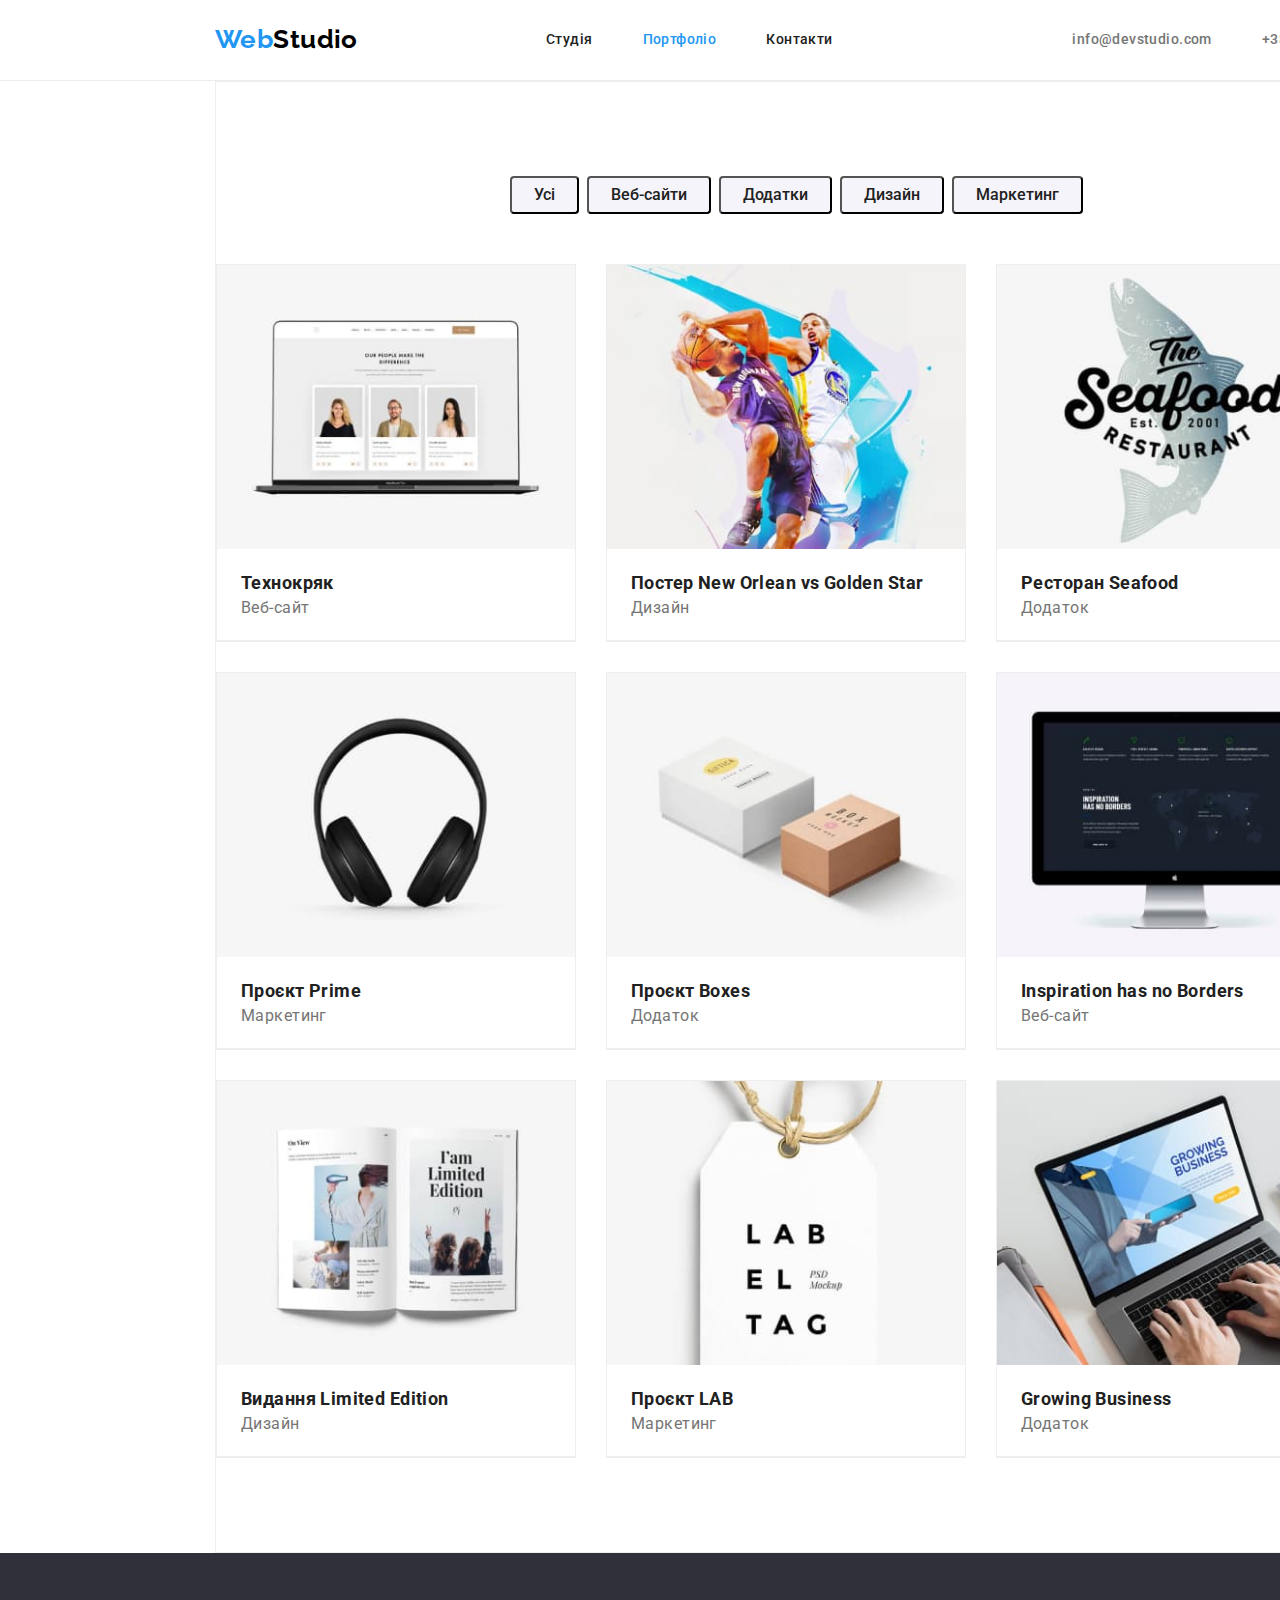
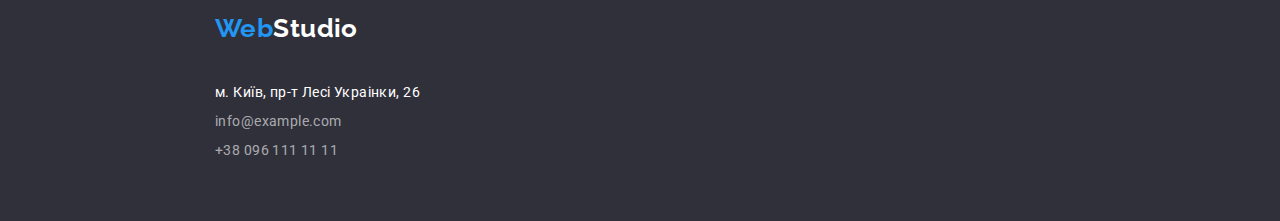
==== portfolio.html @ f2a90646 "додав позіціонування" ====
<!DOCTYPE html>
<html lang="uk">
<head>
    <meta charset="UTF-8">
    <meta http-equiv="X-UA-Compatible" content="IE=edge">
    <meta name="viewport" content="width=device-width, initial-scale=1.0">
    <link rel="preconnect" href="https://fonts.googleapis.com">
    <link rel="preconnect" href="https://fonts.gstatic.com" crossorigin>
    <link href="https://fonts.googleapis.com/css2?family=Raleway:wght@700&family=Roboto:wght@400;500;700;900&display=swap" rel="stylesheet">
    <title>Портфоліо</title>
    <link rel="stylesheet" href="./css/modern-normalize.css">
    <link rel="stylesheet" href="./css/styles.css">
</head>
<body class="page-body">
     <header class="container-header"> 
         <div class="container-header-one">
             <nav class="nav">
                 <a href="./index.html" class="logo"><span class="blue-logo"> Web</span>Studio </a>
                 <ul class="nav-list">  
                     <li class="nav-item"><a href="./index.html" class="link">Студія</a></li>
                     <li class="item"><a href="./portfolio.html" class="link current"><span class="blue-logo">Портфоліо</span></a></li>
                     <li class="item"><a href="./index.html" class="link"> Контакти</a></li>
                 </ul>
             </nav>
             <ul class="info-list">
             <li class="item-one"><a href="mailto:info@devstudio.com" class="link-info">info@devstudio.com</a></li>
             <li class="item-one-info"><a href="tel:+380961111111" class="link-info">+38 096 111 11 11</a></li>
             </ul>
         </div>    
     </header>
     <main>
         <section>
             <div class="portfolio-container">
                 <h1 hidden class="visually-hidden">Портфоліо</h1>
                 <ul class="nav-list-btn"> 
                     <li><button type="button" class="buttons">Усі</button></li>
                     <li><button type="button" class="buttons">Веб-сайти</button></li>
                     <li><button type="button" class="buttons">Додатки</button></li>
                     <li><button type="button" class="buttons">Дизайн</button></li>
                     <li><button type="button" class="buttons">Маркетинг</button></li>
                 </ul>
                 <ul class="portfolio-cards">
                     <li class="portfolio-card">
                         <a href="#" class="link-portfolio">
                             <img src="./images/photoportfol1.jpg" alt="фото технокряку" width="370"/>
                             <div class="portfolio-card-wrapper">
                                 <h2 class="portfolio-basic-anchors"> Технокряк </h2>
                                     <p class="portfolio-word-meaning"> Веб-сайт </p>
                             </div>
                         </a>        
                     </li>
                     <li class="portfolio-card">
                          <a href="#" class="link-portfolio">
                             <img src="./images/photoportfol2.jpg"  alt="фото постеру баскетболу" width="370"/>
                             <div class="portfolio-card-wrapper">
                                 <h2 class="portfolio-basic-anchors"> Постер New Orlean vs Golden Star </h2>
                                     <p class="portfolio-word-meaning"> Дизайн </p>
                             </div>         
                         </a>       
                     </li>
                     <li class="portfolio-card">
                         <a href="#" class="link-portfolio">
                             <img src="./images/photoportfol3.jpg"  alt="фото ресторану морскої їжи" width="370"/>
                             <div class="portfolio-card-wrapper">
                                 <h2 class="portfolio-basic-anchors"> Ресторан Seafood </h2>
                                     <p class="portfolio-word-meaning"> Додаток </p>
                             </div>
                         </a>
                     </li>
                     <li class="portfolio-card">
                         <a href="#" class="link-portfolio">
                             <img src="./images/photoportfol4.jpg"  alt="фото навушників" width="370"/>
                             <div class="portfolio-card-wrapper">
                                 <h2 class="portfolio-basic-anchors"> Проєкт Prime </h2>
                                     <p class="portfolio-word-meaning"> Маркетинг </p>
                             </div>
                         </a>
                     </li>
                     <li class="portfolio-card">
                         <a href="#" class="link-portfolio">
                             <img src="./images/photoportfol5.jpg"  alt="фото двох коробок" width="370"/>
                             <div class="portfolio-card-wrapper">
                                 <h2 class="portfolio-basic-anchors"> Проєкт Boxes </h2>
                                     <p class="portfolio-word-meaning"> Додаток </p>
                             </div>
                         </a>
                     </li>
                     <li class="portfolio-card">
                         <a href="#" class="link-portfolio">
                             <img src="./images/photoportfol6.jpg"  alt="фото надпису натхнення не має кордонів" width="370"/>
                             <div class="portfolio-card-wrapper">
                                 <h2 class="portfolio-basic-anchors"> Inspiration has no Borders </h2>
                                     <p class="portfolio-word-meaning"> Веб-сайт </p>
                             </div>
                         </a>
                     </li>
                     <li class="portfolio-card">
                         <a href="#" class="link-portfolio">
                             <img src="./images/photoportfol7.jpg"  alt="фото видання обмеженого видання" width="370"/>
                             <div class="portfolio-card-wrapper">
                                 <h2 class="portfolio-basic-anchors"> Видання Limited Edition </h2>
                                     <p class="portfolio-word-meaning"> Дизайн </p>
                             </div>
                         </a>
                     </li>
                     <li class="portfolio-card">
                         <a href="#" class="link-portfolio">
                             <img src="./images/photoportfol8.jpg"  alt="фото проєкту лабораторії" width="370"/>
                             <div class="portfolio-card-wrapper">
                                 <h2 class="portfolio-basic-anchors"> Проєкт LAB </h2>
                                     <p class="portfolio-word-meaning"> Маркетинг </p>
                             </div>
                         </a>
                     </li>
                     <li class="portfolio-card">
                         <a href="#" class="link-portfolio">
                             <img src="./images/photoportfol9.jpg"  alt="фото зростаючого бізнесу" width="370"/>
                             <div class="portfolio-card-wrapper">
                                 <h2 class="portfolio-basic-anchors"> Growing Business </h2>
                                     <p class="portfolio-word-meaning"> Додаток </p>
                             </div>
                         </a>
                     </li>
                 </ul>
             </div>
         </section>
     </main>
     <footer class="footer">
         <div class="footer-container">
             <a href="./index.html" class="logo-footer"><span class="blue-logo"> Web</span>Studio </a>
             <address class="address">
                 <ul>
                     <li class="item-footer"><a href="https://goo.gl/maps/CPtrU1FHBa2aNyZL9" target="_blank" rel="noopener noreferrer nofollow" class="list-footer">м. Київ, пр-т Лесі Украінки, 26</a></li>
                     <li class="item-footer-one"><a href="mailto:info@example.com" class="list-footer-one">info@example.com</a></li>
                     <li class="item-footer-two"><a href="tel:+380961111111" class="list-footer-two">+38 096 111 11 11</a></li>
                 </ul>
             </address>  
         </div>
     </footer>
 </body>
</html>
---- css/styles.css ----
/* html {
  box-sizing: border-box;
}
*,
*::before,
*::after {
  box-sizing: inherit;
} */
:root {
  --color-primary-text: #212121;
  --color-secondary-text: #757575;
  --color-black: #000000;
  --color-blue: #2196f3;
  --color-secondary-background: #f5f4fa;
  --color-white: #ffffff;
  --color-third-background: #2f303a;
  --color-contacts-footer: rgba(255, 255, 255, 0.6);
  --color-box: rgba(0, 0, 0, 0.15);
  --color-border: #ececec;
  --color-main-button-active: #188ce8;
} 
h1,
h2,
h3,
h4,
h5,
h6,
ul,
p {
  margin: 0;
  padding: 0;
}
.page-body{
  font-size: 14px;
  font-family: 'Roboto', sans-serif;
  letter-spacing: 0.03em;
  background-color: var(--color-white);
  color: var(--color-primary-text);
  margin: 0;
}
ul{ 
  list-style: none; 
}
.main{
  width: 1600px;
}
.container-header{
  background-color: var(--color-white);
  border-bottom: 1px solid var(--color-border);
}
.container-header-one{
  display: flex;
  justify-content: space-between;
  width: 1600px;
}
.nav {
  display: flex;
  align-items: center;
}
.logo{
  display: inlin-block;
  font-weight: 700;
  font-family:'Raleway', sans-serif;
  text-decoration: none;
  font-size: 26px;
  line-height: 1.19;
  width: 145px;
  margin-top: 24px;
  margin-bottom: 25px;
  margin-right: 93px;
  margin-left: 215px;
  color: var(--color-black);
}
.blue-logo{
  color: var(--color-blue);
}
.nav-list {
  display: flex;
}
.info-list{
  display: flex;
  align-items: center;
}
.nav-item{
  display: flex;
  font-weight:  500;
  line-height: 1.15;
  text-align: left;
  padding: 32px 0px 32px 0px;
  margin-left: 93px;
  text-decoration: none;
  color: var(--color-primary-text);
}
.item{
  display: flex;
  font-weight:  500;
  line-height: 1.15;
  text-align: left;
  padding: 32px 0px 32px 0px;
  margin-left: 50px;
  text-decoration: none;
  color: var(--color-primary-text);
}
.link current {
  color: var(--color-blue);
}
.item-one{
  display: flex;
  margin-left: 50px;
  padding: 32px 0px 32px 0px;
  font-weight:  500;
  line-height: 1.15;
  text-decoration: none;
  color: var(--color-secondary-text);
}
.item-one-info{
  display: flex;
  margin-right: 215px;
  margin-left: 50px;
  padding: 32px 0px 32px 0px;
  font-weight:  500;
  line-height: 1.15;
  text-decoration: none;
  color: var(--color-secondary-text);
}
.item-one:focus,
.item-one:hover,
.item:focus,
.item:hover,
.item-one:active,
.item:active{
  color: var(--color-blue);
}
.link {
  color: var(--color-primary-text);
  text-decoration: none;
  font-weight:  500;
  line-height: 1.14;
}
.link-info{
  color: var(--color-secondary-text);
  text-decoration: none;
  font-weight:  500;
  line-height: 1.14;
}
.link-info:focus,
.link-info:hover,
.link-info:active,
.link:focus,
.link:hover,
.link:active{
  color: var(--color-blue);
}
.main-container{
  background-color: var(--color-third-background);
  color: var(--color-white);
  width: 1600px;
  height: 600px;
  margin-top: 0px;
  padding: 94px 0px;
}
.hero-container {
  text-align: center;
}
.main-text{
  font-weight: 900;
  font-size: 44px;
  line-height: 1.27;
  text-align: center;
  vertical-align: top;
  color: var(--color-white);
  text-transform: uppercase;
  text-align: center;
  margin: 0 auto;
  margin-top: 106px;
  width: 696px;
}
.main-button{
  background-color: var(--color-blue);
  text-align: center;
  font-weight: 700;
  font-size: 16px;
  line-height: 1.47;
  color: var(--color-white);
  border: none;
  border-radius: 4px;
  box-shadow: 0px, 4px var(--color-box);
  width: 216px;
  height: 50px;
  text-decoration: none;
  margin-top: 30px;
  margin-bottom: 200px;
}
.main-button:active,
.main-button:hover,
.main-buttons:focus {
 color: var(--color-white);
 background-color: var(--color-main-button-active);
 box-shadow: 0px 4px 4px var(--color-box);
 border: none;
 border-radius: 4px;
 cursor: pointer;
}
.visually-hidden {
  position: absolute;
  white-space: nowrap;
  width: 1px;
  height: 1px;
  overflow: hidden;
  border: 0;
  padding: 0;
  clip: rect(0 0 0 0);
  clip-path: inset(50%);
  margin: -1px;
}
.basic-anchors{
  font-weight: 700;
  line-height: 1.2;
  text-align: left;
  vertical-align: top;
  color: var(--color-primary-text);
  margin-bottom: 10px;
}
.word-meaning{
  font-weight: 400;
  line-height: 1.71;
  text-align: left;
  vertical-align: top;
  color: var(--color-secondary-text); 
}
.our-team{
  background-color: var(--color-secondary-background);
}
.section-top{
  width: 1200px;
  padding-top: 94px;
  margin-left: auto;
  margin-right: auto;
}
.container {
 width: 1200px;
 padding-top: 0;
 padding-bottom: 0;
 padding-left: 15px;
 padding-right: 15px;
 margin: 0 auto;
}
.section-centr {
  padding-top: 94px;
  padding-bottom: 94px;
}
.services-text{
  font-weight: 700;
  font-size: 36px;
  line-height: 1.14;
  text-align: center;
  vertical-align: top;
  margin-bottom: 50px;
  color: var(--color-primary-text)
}
.services-text-title{
  font-weight: 700;
  font-size: 36px;
  line-height: 1.14;
  text-align: center;
  vertical-align: top;
  margin-bottom: 50px;
  color: var(--color-primary-text)
}
.services-list {
  display: flex;
}
.services-list-item {
  margin-right: 30px;
}
.services-list-item:last-child {
  margin-right: 0px;
}
.team-card-wrapper {
  width: 270px;
  background-color: var(--color-white);
  box-shadow: 0px 1px 3px rgba(0, 0, 0, 0.12), 0px 1px 1px rgba(0, 0, 0, 0.14), 0px 2px 1px rgba(0, 0, 0, 0.2);
  border-radius: 0px 0px 4px 4px;
  margin-bottom: 94px;
}
.team-list {
  display: flex;
}
.team-list-item {
  flex-basis: calc((100% - 120px) / 4);
  margin-right: 24px;
  text-align: center;
  background-color: var(--color-white);
  box-shadow: 0px 1px 6px rgba(46, 47, 66, 0.08), 0px 1px 1px rgba(46, 47, 66, 0.16), 0px 2px 1px rgba(46, 47, 66, 0.08);
  border-radius: 0px 0px 4px 4px;
}
.team-list-item:last-child {
  margin-right: 0px;
}
.container-text-main{
  font-weight:  500;
  font-size: 16px;
  line-height: 1.16;
  text-align: center;
  vertical-align:top;
  color: var(--color-primary-text);
  padding-top: 30px;
}
.container-text-other-row{
  font-weight: 400;
  font-size: 16px;
  line-height: 1.16;
  text-align: center;
  vertical-align: top;
  color: var(--color-secondary-text); 
  padding-top: 10px;
  padding-bottom: 30px;
}
.advantages-list {
  width: 1170px;
  display: flex;
}
.advantages-list-item {
  margin-right: 30px;
  flex-basis: calc((100% - 90px) / 3);
}
.advantages-list-item:last-child{
  margin-right: 0px;
}
img {
  display: block;
  max-width: 100%;
  height: auto;
}
.footer{
  text-decoration: none; 
  background-color: var(--color-third-background);
  width: 1600px;
}
.footer-container{
  width: 1200px;
  display: flex;
  flex-direction:column;
}
.logo-footer{
  font-weight: 700;
  font-family:'Raleway', sans-serif;
  text-decoration: none;
  font-size: 26px;
  line-height: 1.16;
  color: var(--color-white);
  margin-top: 60px;
  margin-left: 215px;
  margin-bottom: 20px;
}
.address{
  margin-left: 215px;
}
.item-footer,
.list-footer{
  font-weight: 400;
  font-style: normal;
  line-height: 1.42;
  text-decoration: none; 
  color: var(--color-white); 
  margin-top: 20px;
  margin-bottom: 9px;
}
.item-footer-one,
.list-footer-one{
  font-weight: 400;
  font-style: normal;
  line-height: 1.42;
  text-decoration: none; 
  color: var(--color-contacts-footer); 
  margin-top: 9px;
  margin-bottom: 9px;
}
.item-footer-two,
.list-footer-two{
  font-weight: 400;
  font-style: normal;
  line-height: 1.42;
  text-decoration: none; 
  color: var(--color-contacts-footer);
  margin-top: 9px;
  padding-bottom: 60px;
}
.item-footer-one:focus,
.item-footer-two:focus,
.item-footer:focus,
.list-footer:focus,
.item-footer:hover,
.item-footer-one:hover,
.item-footer-two:hover,
.list-footer:hover{
  color: var(--color-blue);
}
.portfolio-container{
  width: 1170px;
  margin-left: 215px;
  margin-right: 215px;
  padding-top: 94px;
  padding-bottom: 94px;
  background-color: var(--color-white);
  border: 1px solid #eeeeee;
}
.nav-list-btn {
  display: flex;
  justify-content: center;
}
.buttons{
  display: flex;
  flex-direction: row;
  align-items: center;
  font-weight: 500;
  font-size: 16px;
  line-height: 1.38;
  font-family: inherit;
  text-align: center;
  border-radius: 4px;
  background-color: var(--color-secondary-background);
  color: var(--color-primary-text);
  margin-bottom: 50px;
  margin-right: 8px;
  padding: 6px 22px 6px 22px;
}
.buttons:focus,
.buttons:active,
.buttons:hover{
  background-color: var(--color-blue);
  color: var(--color-white);
  border: none;
  cursor: pointer;
}
.portfolio-cards {
  display: flex;
  flex-wrap: wrap;
  list-style: none;
  margin-right: -30px;
  margin-bottom: -30px;
}
.portfolio-card {
  border: 1px solid #eeeeee;
  margin-bottom: 30px;
  margin-right: 30px;
  width: 360px;
}
.portfolio-card-wrapper {
  border-top: none;
  border-bottom: 1px solid #eeeeee;
  padding: 20px 24px 20px 24px;
}
.portfolio-basic-anchors{
  font-weight: 700;
  font-size: 18px;
  line-height: 1.5;
  text-align: left;
  vertical-align: top;
  color: var(--color-primary-text)
}
.portfolio-word-meaning{
  font-weight: 400;
  font-size: 16px;
  line-height: 1.47;
  text-align: left;
  vertical-align: top;
  color: var(--color-secondary-text);
}
.link-portfolio{
  text-decoration: none;
}
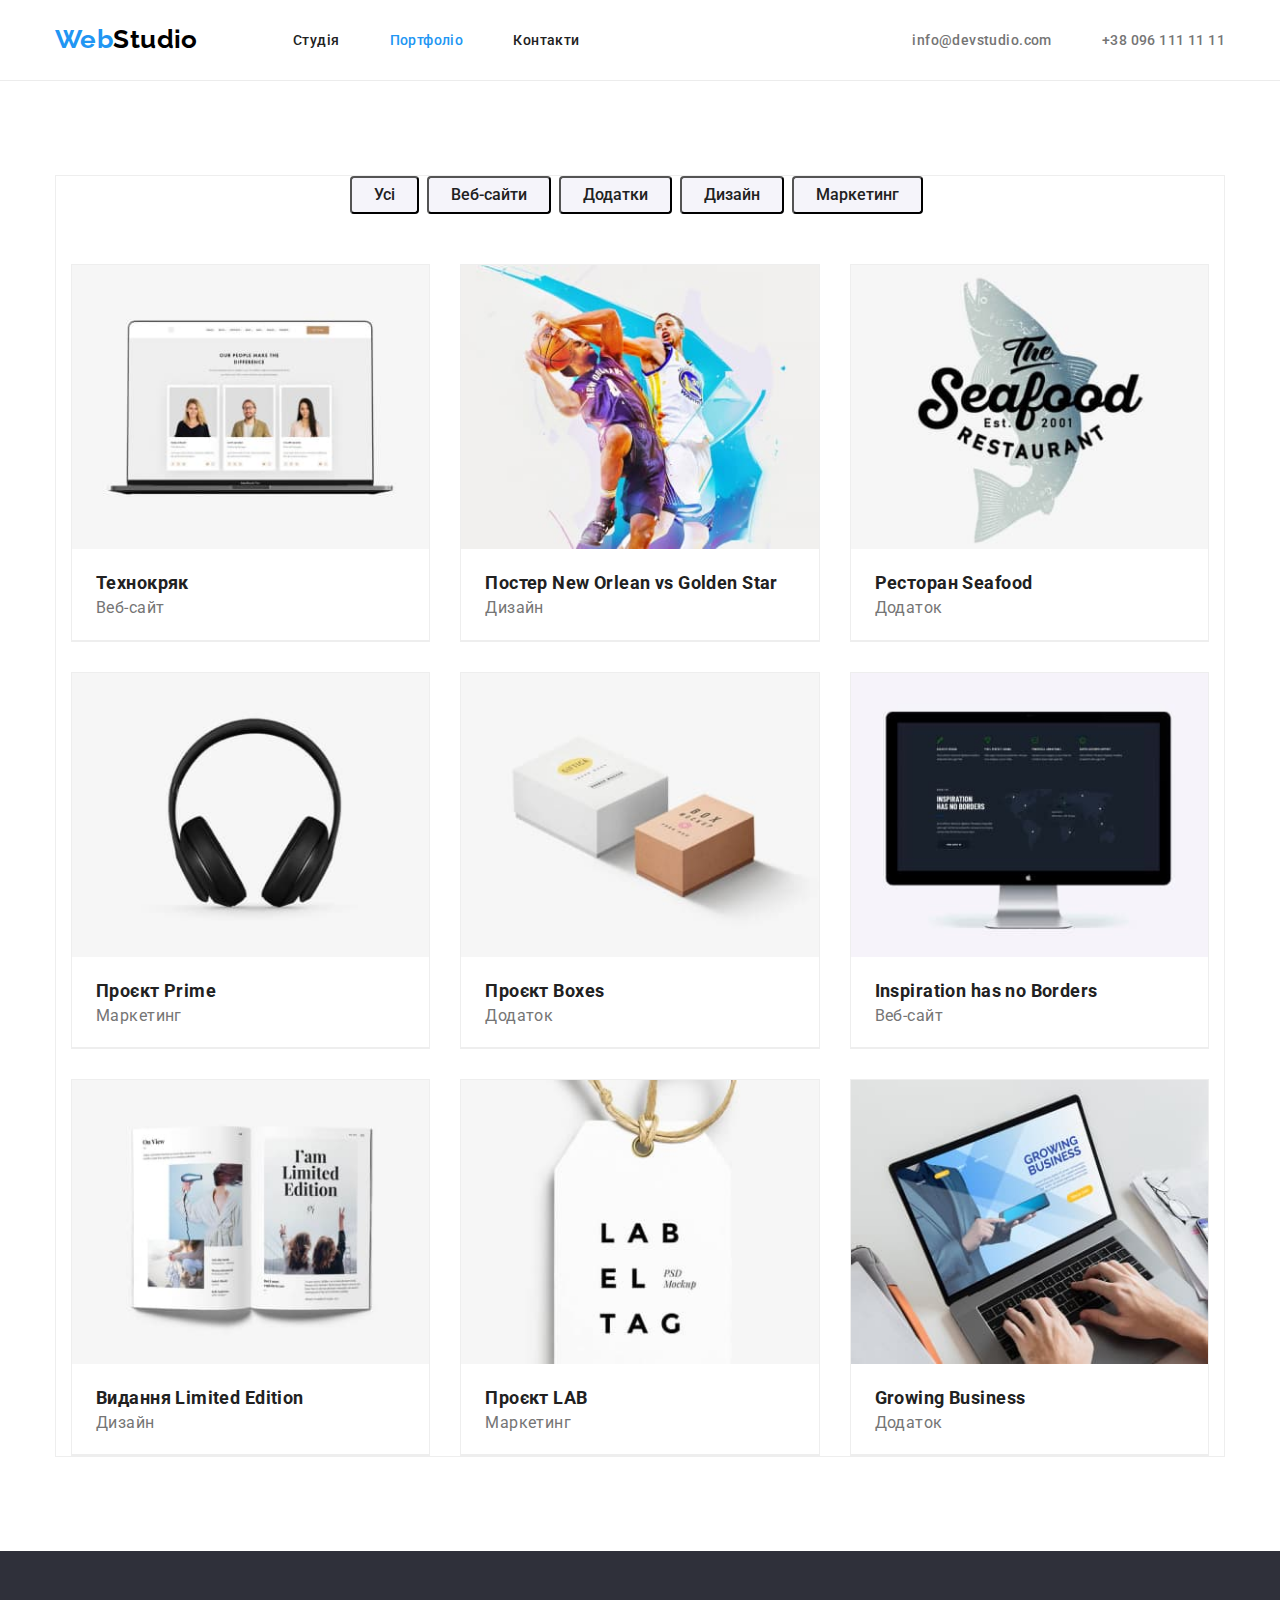
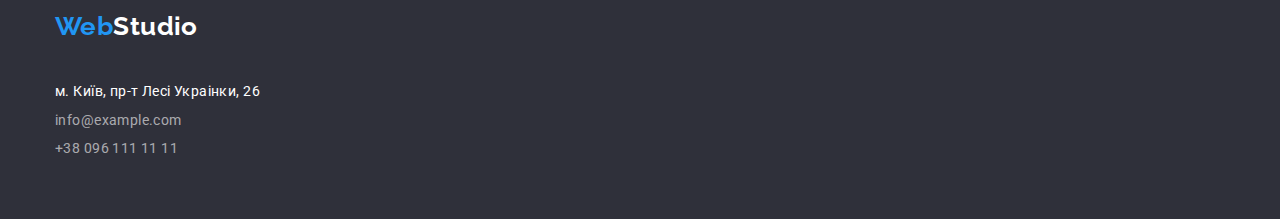
==== commit ea1cf886: "допрацював index" ====
--- a/portfolio.html
+++ b/portfolio.html
@@ -13,24 +13,24 @@
 </head>
 <body class="page-body">
      <header class="container-header"> 
-         <div class="container-header-one">
+         <div class=" container container-header-one">
              <nav class="nav">
                  <a href="./index.html" class="logo"><span class="blue-logo"> Web</span>Studio </a>
                  <ul class="nav-list">  
-                     <li class="nav-item"><a href="./index.html" class="link">Студія</a></li>
-                     <li class="item"><a href="./portfolio.html" class="link current"><span class="blue-logo">Портфоліо</span></a></li>
-                     <li class="item"><a href="./index.html" class="link"> Контакти</a></li>
+                     <li><a class="nav-item" href="./index.html" class="link">Студія</a></li>
+                     <li><a class="item" href="./portfolio.html" class="link current"><span class="blue-logo">Портфоліо</span></a></li>
+                     <li><a class="item" href="./index.html" class="link"> Контакти</a></li>
                  </ul>
              </nav>
              <ul class="info-list">
-             <li class="item-one"><a href="mailto:info@devstudio.com" class="link-info">info@devstudio.com</a></li>
-             <li class="item-one-info"><a href="tel:+380961111111" class="link-info">+38 096 111 11 11</a></li>
+             <li><a class="item-one" href="mailto:info@devstudio.com" class="link-info">info@devstudio.com</a></li>
+             <li><a class="item-one-info" href="tel:+380961111111" class="link-info">+38 096 111 11 11</a></li>
              </ul>
          </div>    
      </header>
      <main>
-         <section>
-             <div class="portfolio-container">
+         <section class="section">
+             <div class="container portfolio-container">
                  <h1 hidden class="visually-hidden">Портфоліо</h1>
                  <ul class="nav-list-btn"> 
                      <li><button type="button" class="buttons">Усі</button></li>
@@ -126,7 +126,7 @@
          </section>
      </main>
      <footer class="footer">
-         <div class="footer-container">
+         <div class="container footer-container">
              <a href="./index.html" class="logo-footer"><span class="blue-logo"> Web</span>Studio </a>
              <address class="address">
                  <ul>
--- a/css/styles.css
+++ b/css/styles.css
@@ -30,6 +30,9 @@
   margin: 0;
   padding: 0;
 }
+.section{
+  padding: 94px 0px;
+}
 .page-body{
   font-size: 14px;
   font-family: 'Roboto', sans-serif;
@@ -41,9 +44,6 @@
 ul{ 
   list-style: none; 
 }
-.main{
-  width: 1600px;
-}
 .container-header{
   background-color: var(--color-white);
   border-bottom: 1px solid var(--color-border);
@@ -51,7 +51,6 @@
 .container-header-one{
   display: flex;
   justify-content: space-between;
-  width: 1600px;
 }
 .nav {
   display: flex;
@@ -65,10 +64,9 @@
   font-size: 26px;
   line-height: 1.19;
   width: 145px;
-  margin-top: 24px;
-  margin-bottom: 25px;
+  padding-top: 24px;
+  padding-bottom: 25px;
   margin-right: 93px;
-  margin-left: 215px;
   color: var(--color-black);
 }
 .blue-logo{
@@ -82,22 +80,22 @@
   align-items: center;
 }
 .nav-item{
-  display: flex;
+  display: block;
   font-weight:  500;
   line-height: 1.15;
   text-align: left;
   padding: 32px 0px 32px 0px;
-  margin-left: 93px;
+  margin-right: 50px;
   text-decoration: none;
   color: var(--color-primary-text);
 }
 .item{
-  display: flex;
+  display: block;
   font-weight:  500;
   line-height: 1.15;
   text-align: left;
   padding: 32px 0px 32px 0px;
-  margin-left: 50px;
+  margin-right: 50px;
   text-decoration: none;
   color: var(--color-primary-text);
 }
@@ -105,8 +103,7 @@
   color: var(--color-blue);
 }
 .item-one{
-  display: flex;
-  margin-left: 50px;
+  display: block;
   padding: 32px 0px 32px 0px;
   font-weight:  500;
   line-height: 1.15;
@@ -114,8 +111,7 @@
   color: var(--color-secondary-text);
 }
 .item-one-info{
-  display: flex;
-  margin-right: 215px;
+  display: block;
   margin-left: 50px;
   padding: 32px 0px 32px 0px;
   font-weight:  500;
@@ -154,13 +150,8 @@
 .main-container{
   background-color: var(--color-third-background);
   color: var(--color-white);
-  width: 1600px;
-  height: 600px;
   margin-top: 0px;
-  padding: 94px 0px;
-}
-.hero-container {
-  text-align: center;
+  padding: 200px 0px;
 }
 .main-text{
   font-weight: 900;
@@ -172,10 +163,10 @@
   text-transform: uppercase;
   text-align: center;
   margin: 0 auto;
-  margin-top: 106px;
   width: 696px;
 }
 .main-button{
+  display: block;
   background-color: var(--color-blue);
   text-align: center;
   font-weight: 700;
@@ -188,8 +179,8 @@
   width: 216px;
   height: 50px;
   text-decoration: none;
+  margin: 0 auto;
   margin-top: 30px;
-  margin-bottom: 200px;
 }
 .main-button:active,
 .main-button:hover,
@@ -245,10 +236,6 @@
  padding-right: 15px;
  margin: 0 auto;
 }
-.section-centr {
-  padding-top: 94px;
-  padding-bottom: 94px;
-}
 .services-text{
   font-weight: 700;
   font-size: 36px;
@@ -281,14 +268,13 @@
   background-color: var(--color-white);
   box-shadow: 0px 1px 3px rgba(0, 0, 0, 0.12), 0px 1px 1px rgba(0, 0, 0, 0.14), 0px 2px 1px rgba(0, 0, 0, 0.2);
   border-radius: 0px 0px 4px 4px;
-  margin-bottom: 94px;
 }
 .team-list {
   display: flex;
 }
 .team-list-item {
   flex-basis: calc((100% - 120px) / 4);
-  margin-right: 24px;
+  margin-right: 30px;
   text-align: center;
   background-color: var(--color-white);
   box-shadow: 0px 1px 6px rgba(46, 47, 66, 0.08), 0px 1px 1px rgba(46, 47, 66, 0.16), 0px 2px 1px rgba(46, 47, 66, 0.08);
@@ -335,7 +321,6 @@
 .footer{
   text-decoration: none; 
   background-color: var(--color-third-background);
-  width: 1600px;
 }
 .footer-container{
   width: 1200px;
@@ -349,12 +334,8 @@
   font-size: 26px;
   line-height: 1.16;
   color: var(--color-white);
-  margin-top: 60px;
-  margin-left: 215px;
-  margin-bottom: 20px;
-}
-.address{
-  margin-left: 215px;
+  padding-top: 60px;
+  padding-bottom: 20px;
 }
 .item-footer,
 .list-footer{
@@ -398,10 +379,11 @@
 }
 .portfolio-container{
   width: 1170px;
-  margin-left: 215px;
-  margin-right: 215px;
-  padding-top: 94px;
-  padding-bottom: 94px;
+  margin: 0 auto;
+  padding-left: 15px;
+  padding-right: 15px;
+  padding-top: 0px;
+  padding-bottom: 0px;
   background-color: var(--color-white);
   border: 1px solid #eeeeee;
 }
@@ -437,14 +419,19 @@
   display: flex;
   flex-wrap: wrap;
   list-style: none;
-  margin-right: -30px;
-  margin-bottom: -30px;
 }
 .portfolio-card {
   border: 1px solid #eeeeee;
-  margin-bottom: 30px;
+  width: 370px;
+  width: calc((100% - (30px * 2)) / 3);
   margin-right: 30px;
-  width: 360px;
+  margin-bottom: 30px;  
+}
+.portfolio-card:nth-child(3n) {
+  margin-right: 0;
+}
+.portfolio-card:nth-last-child(-n+3) {
+  margin-bottom: 0;
 }
 .portfolio-card-wrapper {
   border-top: none;
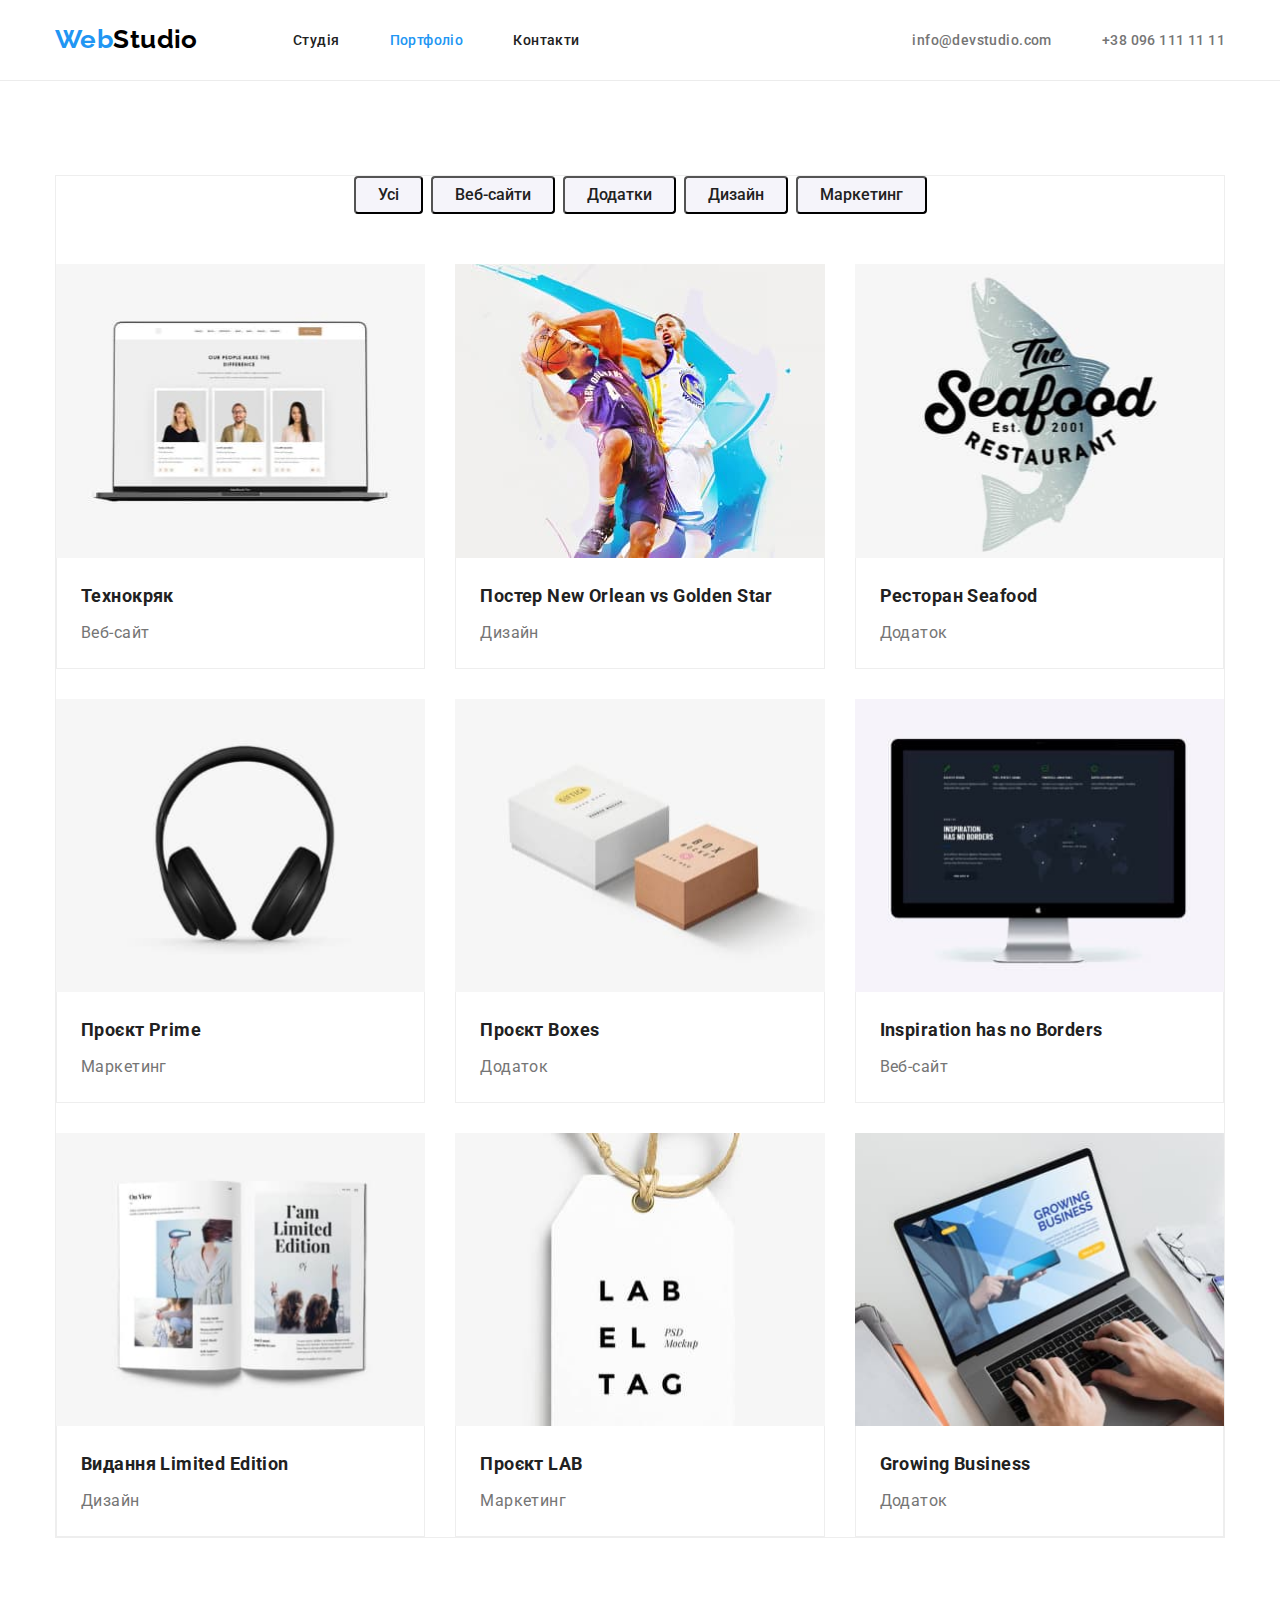
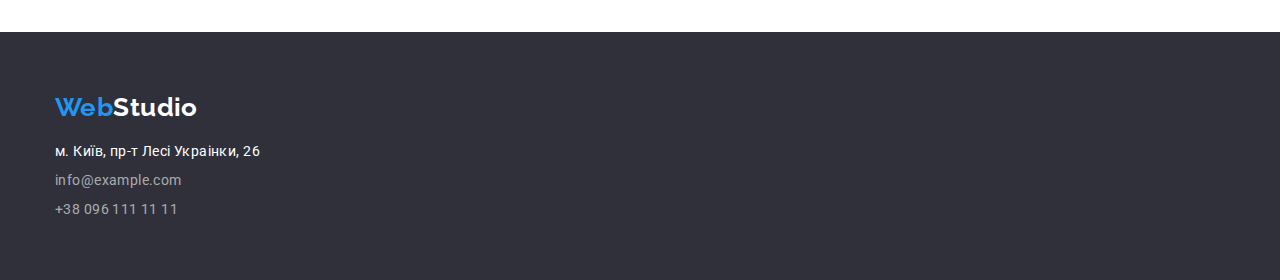
==== commit bf12c87b: "частково доопрацював" ====
--- a/portfolio.html
+++ b/portfolio.html
@@ -17,27 +17,27 @@
              <nav class="nav">
                  <a href="./index.html" class="logo"><span class="blue-logo"> Web</span>Studio </a>
                  <ul class="nav-list">  
-                     <li><a class="nav-item" href="./index.html" class="link">Студія</a></li>
-                     <li><a class="item" href="./portfolio.html" class="link current"><span class="blue-logo">Портфоліо</span></a></li>
-                     <li><a class="item" href="./index.html" class="link"> Контакти</a></li>
+                     <li class="site-nav-item"><a class="nav-item" href="./index.html" class="link">Студія</a></li>
+                     <li class="site-item"><a class="item" href="./portfolio.html" class="link current"><span class="blue-logo">Портфоліо</span></a></li>
+                     <li class="site-item"><a class="item" href="./index.html" class="link"> Контакти</a></li>
                  </ul>
              </nav>
              <ul class="info-list">
-             <li><a class="item-one" href="mailto:info@devstudio.com" class="link-info">info@devstudio.com</a></li>
-             <li><a class="item-one-info" href="tel:+380961111111" class="link-info">+38 096 111 11 11</a></li>
+             <li class="site-item-one"><a class="item-one" href="mailto:info@devstudio.com" class="link-info">info@devstudio.com</a></li>
+             <li class="site-item-one-info"><a class="item-one-info" href="tel:+380961111111" class="link-info">+38 096 111 11 11</a></li>
              </ul>
          </div>    
      </header>
      <main>
          <section class="section">
-             <div class="container portfolio-container">
+             <div class="portfolio-container">
                  <h1 hidden class="visually-hidden">Портфоліо</h1>
                  <ul class="nav-list-btn"> 
-                     <li><button type="button" class="buttons">Усі</button></li>
-                     <li><button type="button" class="buttons">Веб-сайти</button></li>
-                     <li><button type="button" class="buttons">Додатки</button></li>
-                     <li><button type="button" class="buttons">Дизайн</button></li>
-                     <li><button type="button" class="buttons">Маркетинг</button></li>
+                     <li class="portfolio-button"><button type="button" class="buttons">Усі</button></li>
+                     <li class="portfolio-button"><button type="button" class="buttons">Веб-сайти</button></li>
+                     <li class="portfolio-button"><button type="button" class="buttons">Додатки</button></li>
+                     <li class="portfolio-button"><button type="button" class="buttons">Дизайн</button></li>
+                     <li class="portfolio-button"><button type="button" class="buttons">Маркетинг</button></li>
                  </ul>
                  <ul class="portfolio-cards">
                      <li class="portfolio-card">
--- a/css/styles.css
+++ b/css/styles.css
@@ -79,15 +79,23 @@
   display: flex;
   align-items: center;
 }
+.site-nav-item{
+  margin-right: 50px;
+}
 .nav-item{
   display: block;
   font-weight:  500;
   line-height: 1.15;
   text-align: left;
   padding: 32px 0px 32px 0px;
-  margin-right: 50px;
-  text-decoration: none;
-  color: var(--color-primary-text);
+  text-decoration: none;
+  color: var(--color-primary-text);
+}
+.site-item{
+ margin-right: 50px;
+}
+.site-item:last-child{
+  margin-right: 0px;
 }
 .item{
   display: block;
@@ -95,7 +103,6 @@
   line-height: 1.15;
   text-align: left;
   padding: 32px 0px 32px 0px;
-  margin-right: 50px;
   text-decoration: none;
   color: var(--color-primary-text);
 }
@@ -110,9 +117,11 @@
   text-decoration: none;
   color: var(--color-secondary-text);
 }
+.site-item-one{
+  margin-right: 50px;
+}
 .item-one-info{
   display: block;
-  margin-left: 50px;
   padding: 32px 0px 32px 0px;
   font-weight:  500;
   line-height: 1.15;
@@ -223,10 +232,8 @@
   background-color: var(--color-secondary-background);
 }
 .section-top{
-  width: 1200px;
   padding-top: 94px;
-  margin-left: auto;
-  margin-right: auto;
+  padding-bottom: 0px;
 }
 .container {
  width: 1200px;
@@ -264,7 +271,6 @@
   margin-right: 0px;
 }
 .team-card-wrapper {
-  width: 270px;
   background-color: var(--color-white);
   box-shadow: 0px 1px 3px rgba(0, 0, 0, 0.12), 0px 1px 1px rgba(0, 0, 0, 0.14), 0px 2px 1px rgba(0, 0, 0, 0.2);
   border-radius: 0px 0px 4px 4px;
@@ -273,7 +279,8 @@
   display: flex;
 }
 .team-list-item {
-  flex-basis: calc((100% - 120px) / 4);
+  width: 270px;
+  flex-basis: calc((100% - 90px) / 4);
   margin-right: 30px;
   text-align: center;
   background-color: var(--color-white);
@@ -290,7 +297,7 @@
   text-align: center;
   vertical-align:top;
   color: var(--color-primary-text);
-  padding-top: 30px;
+  margin-top: 30px;
 }
 .container-text-other-row{
   font-weight: 400;
@@ -321,6 +328,8 @@
 .footer{
   text-decoration: none; 
   background-color: var(--color-third-background);
+  padding-top: 60px;
+  padding-bottom: 60px;
 }
 .footer-container{
   width: 1200px;
@@ -334,8 +343,6 @@
   font-size: 26px;
   line-height: 1.16;
   color: var(--color-white);
-  padding-top: 60px;
-  padding-bottom: 20px;
 }
 .item-footer,
 .list-footer{
@@ -354,7 +361,6 @@
   line-height: 1.42;
   text-decoration: none; 
   color: var(--color-contacts-footer); 
-  margin-top: 9px;
   margin-bottom: 9px;
 }
 .item-footer-two,
@@ -364,8 +370,6 @@
   line-height: 1.42;
   text-decoration: none; 
   color: var(--color-contacts-footer);
-  margin-top: 9px;
-  padding-bottom: 60px;
 }
 .item-footer-one:focus,
 .item-footer-two:focus,
@@ -380,16 +384,20 @@
 .portfolio-container{
   width: 1170px;
   margin: 0 auto;
-  padding-left: 15px;
-  padding-right: 15px;
-  padding-top: 0px;
-  padding-bottom: 0px;
+  padding: 0px;
   background-color: var(--color-white);
   border: 1px solid #eeeeee;
 }
 .nav-list-btn {
   display: flex;
   justify-content: center;
+}
+.portfolio-button{
+  margin-bottom: 50px;
+  margin-right: 8px;
+}
+.portfolio-button:last-child{
+  margin-right: 0px;
 }
 .buttons{
   display: flex;
@@ -403,8 +411,6 @@
   border-radius: 4px;
   background-color: var(--color-secondary-background);
   color: var(--color-primary-text);
-  margin-bottom: 50px;
-  margin-right: 8px;
   padding: 6px 22px 6px 22px;
 }
 .buttons:focus,
@@ -417,39 +423,42 @@
 }
 .portfolio-cards {
   display: flex;
+  justify-content: space-between;
   flex-wrap: wrap;
   list-style: none;
 }
 .portfolio-card {
-  border: 1px solid #eeeeee;
   width: 370px;
   width: calc((100% - (30px * 2)) / 3);
   margin-right: 30px;
-  margin-bottom: 30px;  
-}
-.portfolio-card:nth-child(3n) {
+  margin-bottom: 30px; 
+}
+.portfolio-card:nth-child(3n){
   margin-right: 0;
 }
-.portfolio-card:nth-last-child(-n+3) {
+.portfolio-card:nth-last-child(-n+3){
   margin-bottom: 0;
 }
 .portfolio-card-wrapper {
   border-top: none;
   border-bottom: 1px solid #eeeeee;
+  border-left: 1px solid #eeeeee;
+  border-right: 1px solid #eeeeee;
   padding: 20px 24px 20px 24px;
 }
 .portfolio-basic-anchors{
   font-weight: 700;
   font-size: 18px;
-  line-height: 1.5;
-  text-align: left;
-  vertical-align: top;
-  color: var(--color-primary-text)
+  line-height: 2;
+  text-align: left;
+  vertical-align: top;
+  color: var(--color-primary-text);
+  margin-bottom: 4px;
 }
 .portfolio-word-meaning{
   font-weight: 400;
   font-size: 16px;
-  line-height: 1.47;
+  line-height: 1.87;
   text-align: left;
   vertical-align: top;
   color: var(--color-secondary-text);
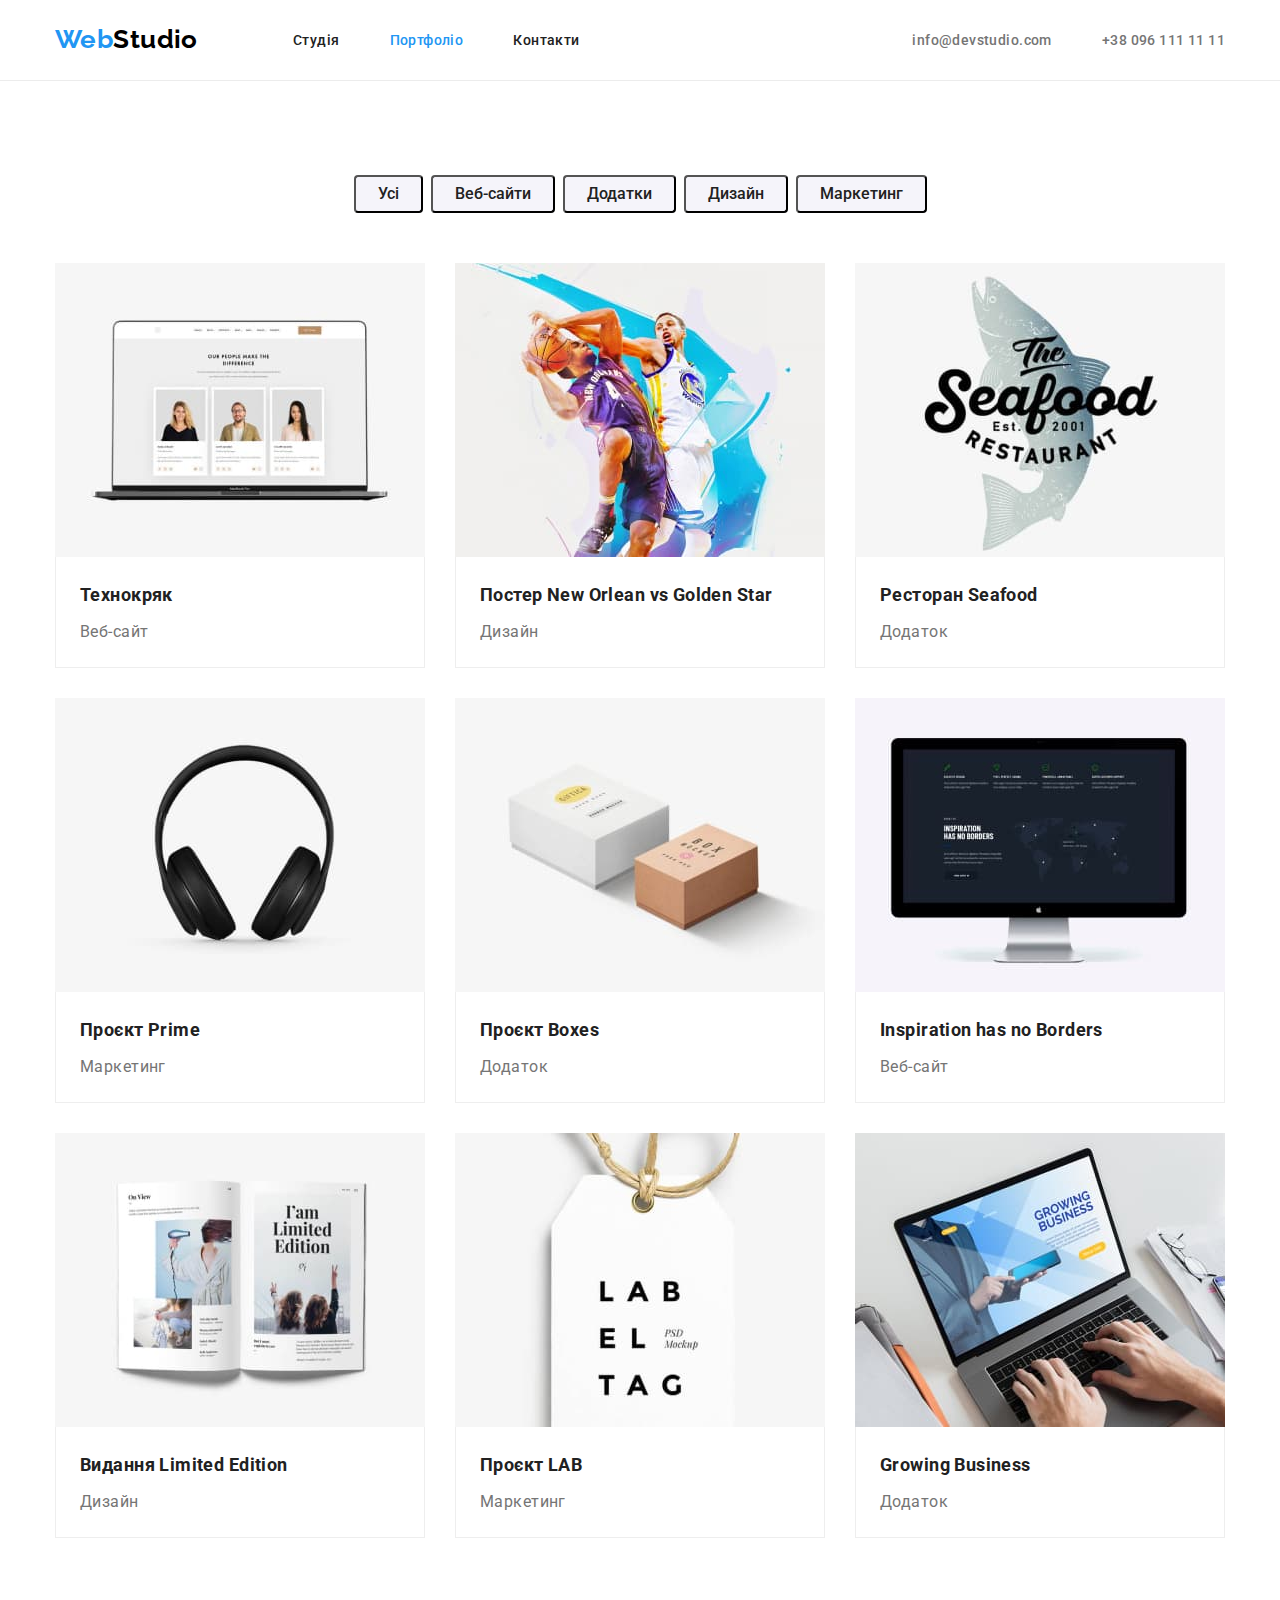
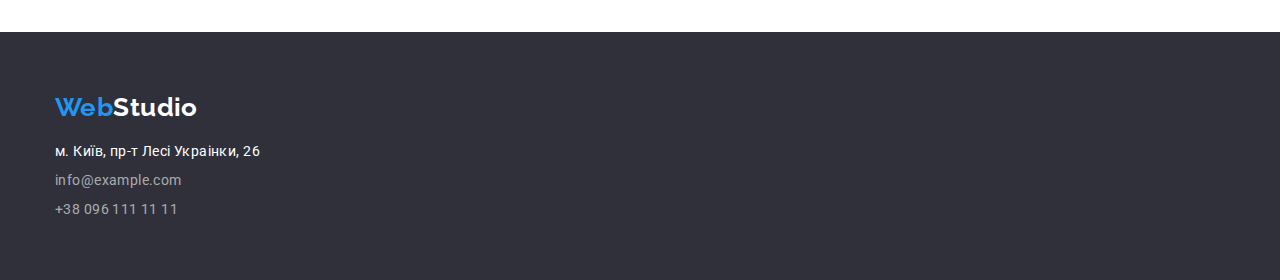
==== commit 17733a85: "доопрацював" ====
--- a/portfolio.html
+++ b/portfolio.html
@@ -129,7 +129,7 @@
          <div class="container footer-container">
              <a href="./index.html" class="logo-footer"><span class="blue-logo"> Web</span>Studio </a>
              <address class="address">
-                 <ul>
+                 <ul class="address-item">
                      <li class="item-footer"><a href="https://goo.gl/maps/CPtrU1FHBa2aNyZL9" target="_blank" rel="noopener noreferrer nofollow" class="list-footer">м. Київ, пр-т Лесі Украінки, 26</a></li>
                      <li class="item-footer-one"><a href="mailto:info@example.com" class="list-footer-one">info@example.com</a></li>
                      <li class="item-footer-two"><a href="tel:+380961111111" class="list-footer-two">+38 096 111 11 11</a></li>
--- a/css/styles.css
+++ b/css/styles.css
@@ -274,6 +274,7 @@
   background-color: var(--color-white);
   box-shadow: 0px 1px 3px rgba(0, 0, 0, 0.12), 0px 1px 1px rgba(0, 0, 0, 0.14), 0px 2px 1px rgba(0, 0, 0, 0.2);
   border-radius: 0px 0px 4px 4px;
+  padding: 30px;;
 }
 .team-list {
   display: flex;
@@ -297,7 +298,6 @@
   text-align: center;
   vertical-align:top;
   color: var(--color-primary-text);
-  margin-top: 30px;
 }
 .container-text-other-row{
   font-weight: 400;
@@ -306,8 +306,7 @@
   text-align: center;
   vertical-align: top;
   color: var(--color-secondary-text); 
-  padding-top: 10px;
-  padding-bottom: 30px;
+  margin-top: 10px;
 }
 .advantages-list {
   width: 1170px;
@@ -344,6 +343,9 @@
   line-height: 1.16;
   color: var(--color-white);
 }
+.address{
+margin-top: 20px;
+}
 .item-footer,
 .list-footer{
   font-weight: 400;
@@ -351,7 +353,6 @@
   line-height: 1.42;
   text-decoration: none; 
   color: var(--color-white); 
-  margin-top: 20px;
   margin-bottom: 9px;
 }
 .item-footer-one,
@@ -382,18 +383,17 @@
   color: var(--color-blue);
 }
 .portfolio-container{
-  width: 1170px;
+  width: 1200px;
   margin: 0 auto;
-  padding: 0px;
+  padding: 0px 15px;
   background-color: var(--color-white);
-  border: 1px solid #eeeeee;
 }
 .nav-list-btn {
   display: flex;
   justify-content: center;
+  margin-bottom: 50px;
 }
 .portfolio-button{
-  margin-bottom: 50px;
   margin-right: 8px;
 }
 .portfolio-button:last-child{
